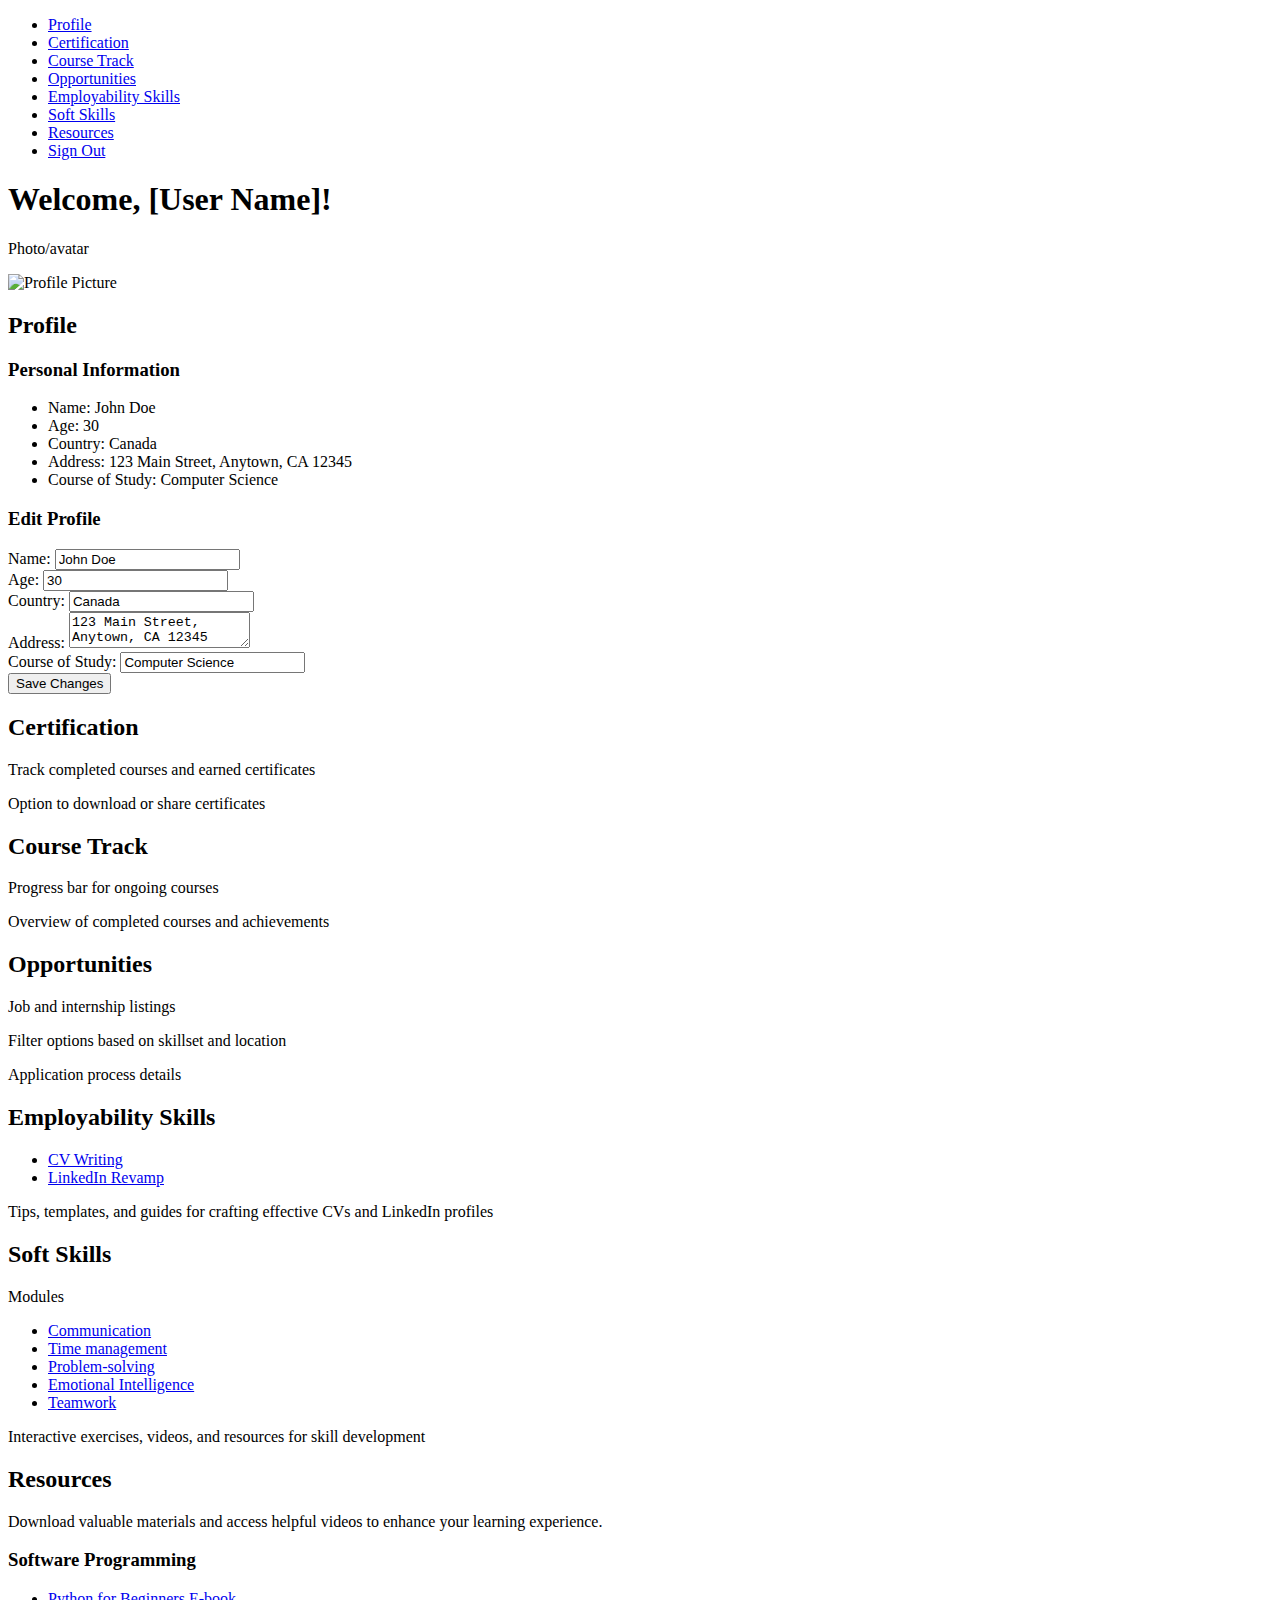
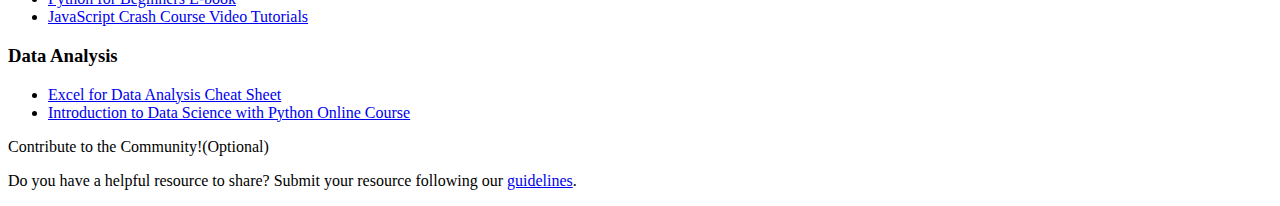
==== Dashboard/dashboard.html @ 0811a763 "New Academy" ====
<!DOCTYPE html>
<html lang="en">

<head>
    <meta charset="UTF-8">
    <meta name="viewport" content="width=device-width, initial-scale=1.0">
    <title>Dashboard</title>
    <link rel="icon" href="assets\images\favicon.ico">
    <link rel="stylesheet" href="../Dashboard/assets/css/styles.css">
</head>

<body>
    <header>
        <nav>
            <ul>
                <li><a href="#profile">Profile</a></li>
                <li><a href="#certification">Certification</a></li>
                <li><a href="#course-track">Course Track</a></li>
                <li><a href="#opportunities">Opportunities</a></li>
                <li><a href="#employability-skills">Employability Skills</a></li>
                <li><a href="#softskills">Soft Skills</a></li>
                <li><a href="#resources">Resources</a></li>
                <li><a href="../index.html">Sign Out</a></li>
            </ul>
        </nav>
        <h1>Welcome, [User Name]!</h1>
    </header>
    <main>
        <section id="profile">
            <p>Photo/avatar</p>
            <img src="../Dashboard/assets/images/placeholder.jpg" alt="Profile Picture">
            <h2>Profile</h2>
            <div class="profile-info">
                <h3>Personal Information</h3>
                <ul>
                    <li>Name: John Doe</li>
                    <li>Age: 30</li>
                    <li>Country: Canada</li>
                    <li>Address: 123 Main Street, Anytown, CA 12345</li>
                    <li>Course of Study: Computer Science</li>
                </ul>
            </div>
            <div class="edit-profile">
                <h3>Edit Profile</h3>
                <form>
                    <label for="name">Name:</label>
                    <input type="text" id="name" name="name" value="John Doe">
                    <br>
                    <label for="age">Age:</label>
                    <input type="number" id="age" name="age" value="30">
                    <br>
                    <label for="country">Country:</label>
                    <input type="text" id="country" name="country" value="Canada">
                    <br>
                    <label for="address">Address:</label>
                    <textarea id="address" name="address">123 Main Street, Anytown, CA 12345</textarea>
                    <br>
                    <label for="course">Course of Study:</label>
                    <input type="text" id="course" name="course" value="Computer Science">
                    <br>
                    <button type="submit">Save Changes</button>
                </form>
            </div>
        </section>
        <!-- Certification Section -->
        <section id="certification">
            <h2>Certification</h2>
            <p>Track completed courses and earned certificates</p>
            <p>Option to download or share certificates</p>
        </section>
        <!-- Course Track Section -->
        <section id="course-track">
            <h2>Course Track</h2>
            <p>Progress bar for ongoing courses</p>
            <p>Overview of completed courses and achievements</p>
        </section>
        <!-- Opportunities Section -->
        <section id="opportunities">
            <h2>Opportunities</h2>
            <p>Job and internship listings</p>
            <p>Filter options based on skillset and location</p>
            <p>Application process details</p>
        </section>
        <!-- Employability Skills Section -->
        <section id="employability-skills">
            <h2>Employability Skills</h2>
            <ul>
                <li><a href="#">CV Writing</a></li>
                <li><a href="#">LinkedIn Revamp</a></li>
            </ul>
            <p>Tips, templates, and guides for crafting effective CVs and LinkedIn profiles</p>
        </section>
        <!-- Soft Skills Section -->
        <section id="softskills">
            <h2>Soft Skills</h2>
            <p>Modules</p>
            <ul>
                <li><a href="#">Communication</a></li>
                <li><a href="#">Time management</a></li>
                <li><a href="#">Problem-solving</a></li>
                <li><a href="#">Emotional Intelligence</a></li>
                <li><a href="#">Teamwork</a></li>
            </ul>
            <p>Interactive exercises, videos, and resources for skill development</p>
        </section>
        <section id="resources">
            <h2>Resources</h2>
            <p>Download valuable materials and access helpful videos to enhance your learning experience.</p>
            <h3>Software Programming</h3>
            <ul>
                <li><a href="#">Python for Beginners E-book</a></li>
                <li><a href="#">JavaScript Crash Course Video Tutorials</a></li>
            </ul>
            <h3>Data Analysis</h3>
            <ul>
                <li><a href="#">Excel for Data Analysis Cheat Sheet</a></li>
                <li><a href="#">Introduction to Data Science with Python Online Course</a></li>
            </ul>
            <p>Contribute to the Community!(Optional)</p>
            <p>Do you have a helpful resource to share? Submit your resource following our <a href="#">guidelines</a>.
            </p>
        </section>
    </main>
</body>

</html>
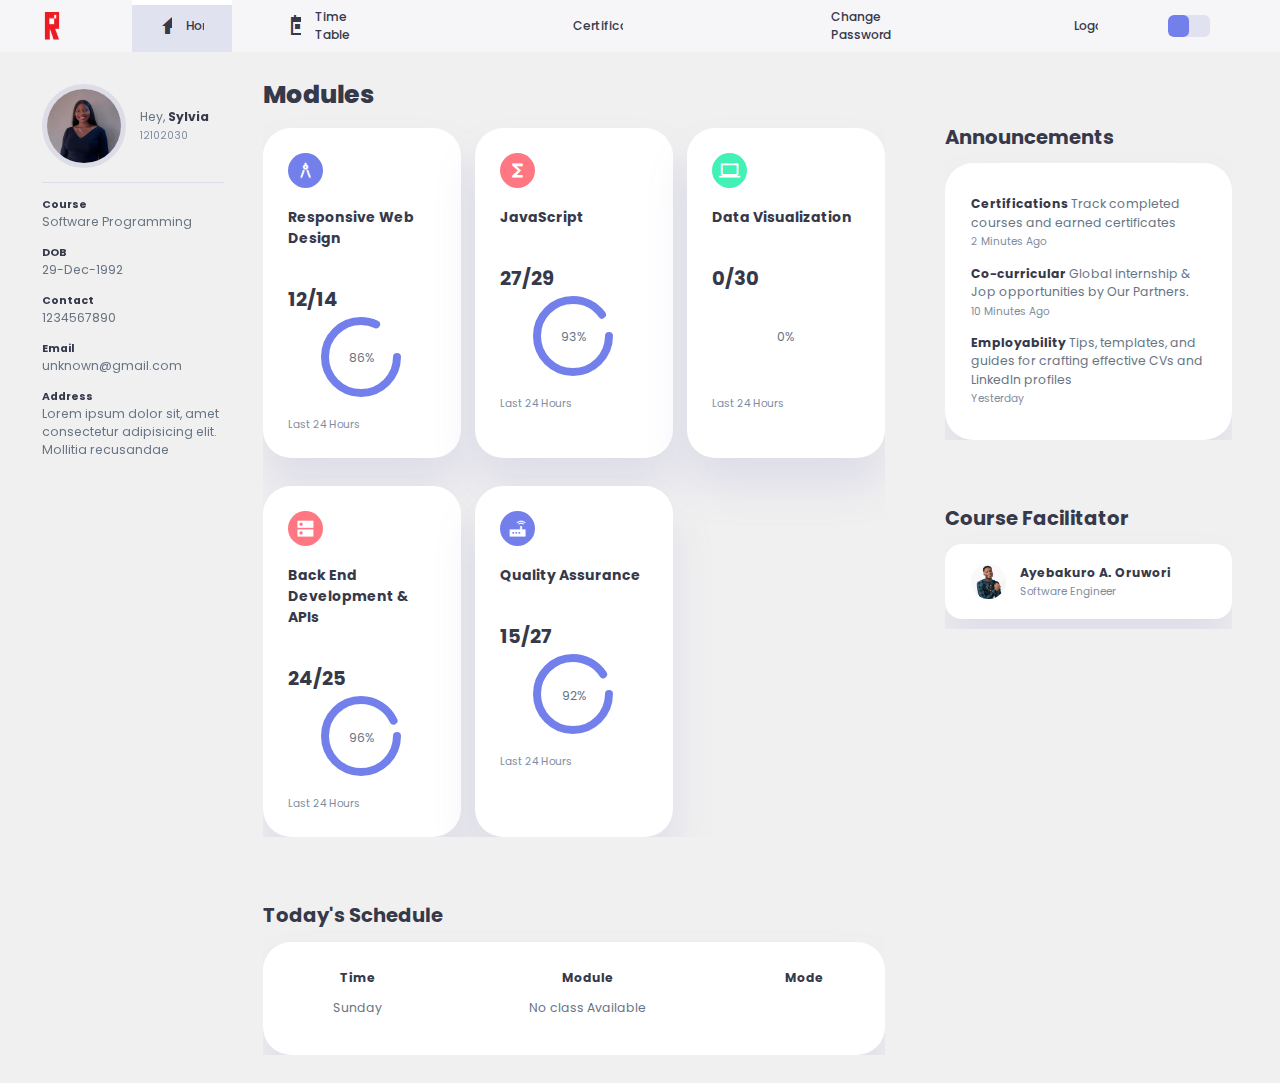
==== commit e8b4920e: "Student Dashboard" ====
--- a/Dashboard/dashboard.html
+++ b/Dashboard/dashboard.html
@@ -3,124 +3,225 @@
 
 <head>
     <meta charset="UTF-8">
+    <meta http-equiv="X-UA-Compatible" content="IE=edge">
     <meta name="viewport" content="width=device-width, initial-scale=1.0">
-    <title>Dashboard</title>
-    <link rel="icon" href="assets\images\favicon.ico">
-    <link rel="stylesheet" href="../Dashboard/assets/css/styles.css">
+    <title>Student Dashboard</title>
+    <link rel="shortcut icon" href="./assets/images/logo.png">
+    <link href="https://fonts.googleapis.com/icon?family=Material+Icons+Sharp" rel="stylesheet">
+    <link rel="stylesheet" href="./assets/css/style.css">
 </head>
 
 <body>
     <header>
-        <nav>
-            <ul>
-                <li><a href="#profile">Profile</a></li>
-                <li><a href="#certification">Certification</a></li>
-                <li><a href="#course-track">Course Track</a></li>
-                <li><a href="#opportunities">Opportunities</a></li>
-                <li><a href="#employability-skills">Employability Skills</a></li>
-                <li><a href="#softskills">Soft Skills</a></li>
-                <li><a href="#resources">Resources</a></li>
-                <li><a href="../index.html">Sign Out</a></li>
-            </ul>
-        </nav>
-        <h1>Welcome, [User Name]!</h1>
+        <div class="logo" title="University Management System">
+            <img src="./assets/images/logo.png" alt="">
+        </div>
+        <div class="navbar">
+            <a href="dashboard.html" class="active">
+                <span class="material-icons-sharp">home</span>
+                <h3>Home</h3>
+            </a>
+            <a href="./Timetable/timetable.html" onclick="timeTableAll()">
+                <span class="material-icons-sharp">today</span>
+                <h3>Time Table</h3>
+            </a>
+            <a href="./Exam/exam.html">
+                <span class="material-icons-sharp">grid_view</span>
+                <h3>Certifications</h3>
+            </a>
+            <a href="./Password/password.html">
+                <span class="material-icons-sharp">password</span>
+                <h3>Change Password</h3>
+            </a>
+            <a href="../index.html">
+                <span class="material-icons-sharp" onclick="">logout</span>
+                <h3>Logout</h3>
+            </a>
+        </div>
+        <div id="profile-btn">
+            <span class="material-icons-sharp">person</span>
+        </div>
+        <div class="theme-toggler">
+            <span class="material-icons-sharp active">light_mode</span>
+            <span class="material-icons-sharp">dark_mode</span>
+        </div>
+
     </header>
-    <main>
-        <section id="profile">
-            <p>Photo/avatar</p>
-            <img src="../Dashboard/assets/images/placeholder.jpg" alt="Profile Picture">
-            <h2>Profile</h2>
-            <div class="profile-info">
-                <h3>Personal Information</h3>
-                <ul>
-                    <li>Name: John Doe</li>
-                    <li>Age: 30</li>
-                    <li>Country: Canada</li>
-                    <li>Address: 123 Main Street, Anytown, CA 12345</li>
-                    <li>Course of Study: Computer Science</li>
-                </ul>
-            </div>
-            <div class="edit-profile">
-                <h3>Edit Profile</h3>
-                <form>
-                    <label for="name">Name:</label>
-                    <input type="text" id="name" name="name" value="John Doe">
-                    <br>
-                    <label for="age">Age:</label>
-                    <input type="number" id="age" name="age" value="30">
-                    <br>
-                    <label for="country">Country:</label>
-                    <input type="text" id="country" name="country" value="Canada">
-                    <br>
-                    <label for="address">Address:</label>
-                    <textarea id="address" name="address">123 Main Street, Anytown, CA 12345</textarea>
-                    <br>
-                    <label for="course">Course of Study:</label>
-                    <input type="text" id="course" name="course" value="Computer Science">
-                    <br>
-                    <button type="submit">Save Changes</button>
-                </form>
-            </div>
-        </section>
-        <!-- Certification Section -->
-        <section id="certification">
-            <h2>Certification</h2>
-            <p>Track completed courses and earned certificates</p>
-            <p>Option to download or share certificates</p>
-        </section>
-        <!-- Course Track Section -->
-        <section id="course-track">
-            <h2>Course Track</h2>
-            <p>Progress bar for ongoing courses</p>
-            <p>Overview of completed courses and achievements</p>
-        </section>
-        <!-- Opportunities Section -->
-        <section id="opportunities">
-            <h2>Opportunities</h2>
-            <p>Job and internship listings</p>
-            <p>Filter options based on skillset and location</p>
-            <p>Application process details</p>
-        </section>
-        <!-- Employability Skills Section -->
-        <section id="employability-skills">
-            <h2>Employability Skills</h2>
-            <ul>
-                <li><a href="#">CV Writing</a></li>
-                <li><a href="#">LinkedIn Revamp</a></li>
-            </ul>
-            <p>Tips, templates, and guides for crafting effective CVs and LinkedIn profiles</p>
-        </section>
-        <!-- Soft Skills Section -->
-        <section id="softskills">
-            <h2>Soft Skills</h2>
-            <p>Modules</p>
-            <ul>
-                <li><a href="#">Communication</a></li>
-                <li><a href="#">Time management</a></li>
-                <li><a href="#">Problem-solving</a></li>
-                <li><a href="#">Emotional Intelligence</a></li>
-                <li><a href="#">Teamwork</a></li>
-            </ul>
-            <p>Interactive exercises, videos, and resources for skill development</p>
-        </section>
-        <section id="resources">
-            <h2>Resources</h2>
-            <p>Download valuable materials and access helpful videos to enhance your learning experience.</p>
-            <h3>Software Programming</h3>
-            <ul>
-                <li><a href="#">Python for Beginners E-book</a></li>
-                <li><a href="#">JavaScript Crash Course Video Tutorials</a></li>
-            </ul>
-            <h3>Data Analysis</h3>
-            <ul>
-                <li><a href="#">Excel for Data Analysis Cheat Sheet</a></li>
-                <li><a href="#">Introduction to Data Science with Python Online Course</a></li>
-            </ul>
-            <p>Contribute to the Community!(Optional)</p>
-            <p>Do you have a helpful resource to share? Submit your resource following our <a href="#">guidelines</a>.
-            </p>
-        </section>
-    </main>
+    <div class="container">
+        <aside>
+            <div class="profile">
+                <div class="top">
+                    <div class="profile-photo">
+                        <img src="./assets/images/profile-1.jpg" alt="">
+                    </div>
+                    <div class="info">
+                        <p>Hey, <b>Sylvia</b> </p>
+                        <small class="text-muted">12102030</small>
+                    </div>
+                </div>
+                <div class="about">
+                    <h5>Course</h5>
+                    <p>Software Programming</p>
+                    <h5>DOB</h5>
+                    <p>29-Dec-1992</p>
+                    <h5>Contact</h5>
+                    <p>1234567890</p>
+                    <h5>Email</h5>
+                    <p>unknown@gmail.com</p>
+                    <h5>Address</h5>
+                    <p>Lorem ipsum dolor sit, amet consectetur adipisicing elit. Mollitia recusandae</p>
+                </div>
+            </div>
+        </aside>
+
+        <main>
+            <h1>Modules</h1>
+            <div class="subjects">
+                <div class="eg">
+                    <span class="material-icons-sharp">architecture</span>
+                    <h3>Responsive Web Design</h3>
+                    <h2>12/14</h2>
+                    <div class="progress">
+                        <svg>
+                            <circle cx="38" cy="38" r="36"></circle>
+                        </svg>
+                        <div class="number">
+                            <p>86%</p>
+                        </div>
+                    </div>
+                    <small class="text-muted">Last 24 Hours</small>
+                </div>
+                <div class="mth">
+                    <span class="material-icons-sharp">functions</span>
+                    <h3>JavaScript</h3>
+                    <h2>27/29</h2>
+                    <div class="progress">
+                        <svg>
+                            <circle cx="38" cy="38" r="36"></circle>
+                        </svg>
+                        <div class="number">
+                            <p>93%</p>
+                        </div>
+                    </div>
+                    <small class="text-muted">Last 24 Hours</small>
+                </div>
+                <div class="cs">
+                    <span class="material-icons-sharp">computer</span>
+                    <h3>Data Visualization</h3>
+                    <h2>0/30</h2>
+                    <div class="progress">
+                        <svg>
+                            <circle cx="38" cy="38" r="36" opacity="0"></circle>
+                        </svg>
+                        <div class="number">
+                            <p>0%</p>
+                        </div>
+                    </div>
+                    <small class="text-muted">Last 24 Hours</small>
+                </div>
+                <div class="cg">
+                    <span class="material-icons-sharp">dns</span>
+                    <h3>Back End Development &amp; APIs</h3>
+                    <h2>24/25</h2>
+                    <div class="progress">
+                        <svg>
+                            <circle cx="38" cy="38" r="36"></circle>
+                        </svg>
+                        <div class="number">
+                            <p>96%</p>
+                        </div>
+                    </div>
+                    <small class="text-muted">Last 24 Hours</small>
+                </div>
+                <div class="net">
+                    <span class="material-icons-sharp">router</span>
+                    <h3>Quality Assurance</h3>
+                    <h2>15/27</h2>
+                    <div class="progress">
+                        <svg>
+                            <circle cx="38" cy="38" r="36"></circle>
+                        </svg>
+                        <div class="number">
+                            <p>92%</p>
+                        </div>
+                    </div>
+                    <small class="text-muted">Last 24 Hours</small>
+                </div>
+            </div>
+
+            <div class="timetable" id="timetable">
+                <div>
+                    <span id="prevDay">&lt;</span>
+                    <h2>Today's Schedule</h2>
+                    <span id="nextDay">&gt;</span>
+                </div>
+                <span class="closeBtn" onclick="timeTableAll()">X</span>
+                <table>
+                    <thead>
+                        <tr>
+                            <th>Time</th>
+                            <th>Module</th>
+                            <th>Mode</th>
+                            <!-- <th></th> -->
+                        </tr>
+                    </thead>
+                    <tbody></tbody>
+                </table>
+            </div>
+        </main>
+
+        <div class="right">
+            <div class="announcements">
+                <h2>Announcements</h2>
+                <div class="updates">
+                    <div class="message">
+                        <p> <b>Certifications</b>
+                            Track completed courses and earned certificates</p>
+                        <small class="text-muted">2 Minutes Ago</small>
+                    </div>
+                    <div class="message">
+                        <p> <b>Co-curricular</b> Global internship &amp; Jop opportunities by Our Partners.</p>
+                        <small class="text-muted">10 Minutes Ago</small>
+                    </div>
+                    <div class="message">
+                        <p> <b>Employability</b> Tips, templates, and guides for crafting effective CVs and LinkedIn
+                            profiles</p>
+                        <small class="text-muted">Yesterday</small>
+                    </div>
+                </div>
+            </div>
+
+            <div class="leaves">
+                <h2>Course Facilitator</h2>
+                <div class="teacher">
+                    <div class="profile-photo"><img src="./assets/images/facilitator.jpeg" alt=""></div>
+                    <div class="info">
+                        <h3>Ayebakuro A. Oruwori</h3>
+                        <small class="text-muted">Software Engineer
+                            <!-- | DevOps Engineer Project Manager | Writer --></small>
+                    </div>
+                </div>
+                <!-- <div class="teacher">
+                    <div class="profile-photo"><img src="./assets/images/profile-2.jpg" alt=""></div>
+                    <div class="info">
+                        <h3>Miracle Iseghohimen</h3>
+                        <small class="text-muted">Half Day</small>
+                    </div>
+                </div>
+                <div class="teacher">
+                    <div class="profile-photo"><img src="./assets/images/profile-4.jpg" alt=""></div>
+                    <div class="info">
+                        <h3>Olije M. Obande</h3>
+                        <small class="text-muted">Full Day</small>
+                    </div> 
+                </div>-->
+            </div>
+
+        </div>
+    </div>
+
+    <script src="./assets/JS/timeTable.js"></script>
+    <script src="./assets/JS/app.js"></script>
 </body>
 
 </html>--- a/Dashboard/assets/css/style.css
+++ b/Dashboard/assets/css/style.css
@@ -0,0 +1,458 @@
+@import url('https://fonts.googleapis.com/css2?family=Cairo:wght@200;300;400;500;600;700;800;900&family=Poppins:wght@300;400;500;600;700;800&display=swap');
+
+:root{
+    --color-primary: #7380ec;
+    --color-danger: #ff7782;
+    --color-success: #41f1b6;
+    --color-warning: #ffbb55;
+    --color-white: #fff;
+    --color-info: #7d8da1;
+    --color-dark: #363949;
+    --color-light: rgba(132, 139, 200, 0.18);
+    --color-dark-varient: #677483;
+    --color-background: #f6f6f9;
+    
+    --card-border-radius: 2rem;
+    --border-radius-1: 0.4rem;
+    --border-radius-2: 1.2rem;
+
+    --card-padding: 1.8rem;
+    --box-shadow: 0 2rem 3rem var(--color-light)    
+}
+
+.dark-theme{
+    --color-background: #181a1e;
+    --color-white: #202528;
+    --color-dark: #747576;
+    --color-dark-varient: #6a6d6f;
+    --color-light: rgba(0,0,0,0.4);
+    --box-shadow: 0 2rem 3rem var(--color-light)
+}
+
+
+*{
+    margin:0;
+    padding: 0;
+    text-decoration: none;
+    list-style: none;
+    box-sizing: border-box;
+    overflow-x: hidden;
+}
+
+html{
+    font-size: 14px;
+    scroll-behavior: smooth;
+}
+body{
+    font-family: 'Poppins', sans-serif;
+    font-size: .88rem;
+    background: rgb(241, 240, 240);
+    user-select: none;
+    overflow-x: hidden;
+    color: var(--color-dark);
+}
+*{
+    color: var(--color-dark);
+}
+img{
+    display: block;
+    width: 100%;
+}
+h1{
+    font-weight: 800;
+    font-size: 1.8rem;
+}
+h2{font-size: 1.4rem;
+padding-top: 10px;
+margin-top: 25px;}
+h3{font-size: .87rem;}
+h4{font-size: .8rem;}
+h5{font-size: .77rem;}
+small{font-size: .75rem;}
+
+.text-muted{color: var(--color-info);}
+p{color: var(--color-dark-varient);}
+b{color: var(--color-dark);}
+
+.primary{color: var(--color-primary);}
+.danger{color: var(--color-danger);}
+.success{color: var(--color-success)}
+.warning{color: var(--color-warning);}
+
+.container{
+    position: relative;
+    display: grid;
+    width: 93%;
+    margin: 0 3rem;
+    gap: 1.8rem;
+    grid-template-columns: 14rem auto 23rem;
+    padding-top: 4rem;
+}
+header h3{font-weight: 500;} 
+header{
+    position: fixed;
+    width: 100vw;
+    z-index: 1000;
+    background-color: var(--color-background);
+}
+header.active{box-shadow: var(--box-shadow);}
+header .logo{
+    display: flex;
+    gap: .8rem;
+    margin-right: auto;
+}
+header .logo img{
+    width: 2rem;
+    height: 2rem;
+}
+
+header,
+header .navbar{
+    display: flex;
+    align-items: center;
+    justify-content: flex-end;
+    padding: 0 3rem;
+    color: var(--color-info);
+}
+header .navbar a{
+    display: flex;
+    margin-left: 2rem;
+    gap: 1rem;
+    align-items: center;
+    justify-content: space-between;
+    position: relative;
+    height: 3.7rem;
+    transition: all 300ms ease;
+    padding: 0 2rem;
+}
+header .navbar a:hover {
+    padding-top: 1.5rem;
+}
+header .navbar a.active{
+    background: var(--color-light);
+    color: white;
+}
+header .navbar a.active::before{
+    content: "";
+    background-color: white;
+    position: absolute;
+    height: 5px;
+    width: 100%;
+    left: 0;top: 0;
+}
+header #profile-btn{
+    display: none;
+    font-size: 2rem;
+    margin: .5rem 2rem 0 0;
+    cursor: pointer;
+}
+header .theme-toggler{
+    background: var(--color-light);
+    display: flex;
+    justify-content: space-between;
+    align-items: center;
+    height: 1.6rem;
+    width: 4.2rem;
+    cursor: pointer;
+    border-radius: var(--border-radius-1);
+    margin-right: 2rem;
+}
+header .theme-toggler span{
+    font-size: 1.2rem;
+    width: 50%;
+    height: 100%;
+    display: flex;
+    align-items: center;
+    justify-content: center;
+}
+header .theme-toggler span.active{
+    background-color: var(--color-primary);
+    color: white;
+    border-radius: var(--border-radius-1);
+}
+
+/* Profile section  */
+aside .profile{
+    margin-top: 2rem;
+    width: 13rem;
+    position: fixed;
+}
+aside .profile .top{
+    display: flex;
+    align-items: center;
+    gap: 1rem;
+    border-bottom: 1px solid var(--color-light);
+    padding-bottom: 1rem;
+}
+aside .profile .top:hover .profile-photo{
+    scale: 1.05;
+}
+aside .profile .top .profile-photo{
+    width: 6rem;
+    height: 6rem;
+    border-radius: 50%;
+    overflow: hidden;
+    border: 5px solid var(--color-light);
+    transition: all 400ms ease;
+}
+aside .profile .about p{
+    padding-bottom: 1rem;
+}
+aside .profile .about{
+    margin-top: 1rem;
+}
+
+/* Home Section  */
+main{
+    position: relative;
+    margin-top: 1.4rem;
+}
+main .subjects{
+    display: grid;
+    grid-template-columns: repeat(auto-fill, minmax(150px, 1fr));
+    gap: 1rem;
+}
+
+main .subjects > div{
+    background-color: var(--color-white);
+    padding: var(--card-padding);
+    border-radius: var(--card-border-radius);
+    margin-top: 1rem;
+    box-shadow: var(--box-shadow);
+    transition: all 300ms ease;
+}
+main .subjects > div:hover{
+    box-shadow: none;
+}
+main .subjects > div span{
+    background-color: var(--color-primary);
+    padding: .5rem;
+    border-radius: 50%;
+    color: var(--color-white);
+    font-size: 1.5rem;
+}
+main .subjects > div.mth span,main .subjects > div.cg span{background: var(--color-danger);}
+main .subjects > div.cs span{background: var(--color-success);}
+
+main .subjects h3{
+    margin: 1rem 0 0.6rem;
+    font-size: 1rem;
+}
+main .subjects .progress{
+    position: relative;
+    width: 89px;
+    height: 89px;
+    border-radius: 50%;
+    margin: auto;
+    overflow-y: hidden;
+}
+main .subjects svg circle{
+    fill: none;
+    stroke: var(--color-primary);
+    stroke-width: 8;
+    stroke-linecap: round;
+    transform: translate(5px, 5px);
+    stroke-dasharray: 110;
+    stroke-dashoffset: 92;
+}
+main .subjects .eg svg circle{
+    stroke-dashoffset: 25;
+    stroke-dasharray: 210;
+}
+main .subjects .mth svg circle{
+    stroke-dashoffset: 7;
+    stroke-dasharray: 210;
+}
+main .subjects .cs svg circle{
+    stroke-dashoffset: 35;
+    stroke-dasharray: 210;
+}
+main .subjects .cg svg circle{
+    stroke-dashoffset: 0;
+    stroke-dasharray: 210;
+}
+main .subjects .net svg circle{
+    stroke-dashoffset: 5;
+    stroke-dasharray: 210;
+}
+main .subjects .progress .number{
+    position: absolute;
+    top: 0;left: 0;
+    height: 100%;
+    width: 100%;
+    display: flex;
+    justify-content: center;
+    align-items: center;
+}
+main .subjects small{
+    margin-top: 1rem;
+    display: block;
+}
+main .timetable{
+    margin-top: 2rem;
+    margin-bottom: 2rem;
+}
+main .timetable h2{
+    margin-bottom: .8rem;
+}
+main .timetable table{
+    background-color: var(--color-white);
+    width: 100%;
+    border-radius: var(--card-border-radius);
+    padding: var(--card-padding);
+    text-align: center;
+    box-shadow: var(--box-shadow);
+    transition: all 300ms ease;
+}
+main .timetable span{display: none;}
+main .timetable table:hover{box-shadow: none;}
+main table tbody td{
+    height: 2.8rem;
+    border-bottom: 1px solid var(--color-light);
+    color: var(--color-dark-varient);
+}
+main table tbody tr:last-child td{border: none;}
+
+main .timetable.active{
+    width: 100%;
+    height: 100vh;
+    position: fixed;
+    top: 0;left: 0;
+    display: flex;
+    flex-direction: column;
+    align-items: center;
+    justify-content: center;
+}
+main .timetable.active h2{
+    color: var(--color-dark);
+}
+main .timetable.active table{
+    width: 90%;
+    max-width: 1000px;
+    position: relative;
+}
+main .timetable.active span{
+    display: block;
+    font-size: 2rem;
+    color: var(--color-dark);
+    cursor: pointer;
+}
+.timetable div{
+    position: relative;
+    width: 50%;
+    display: flex;
+    align-items: center;
+    justify-content: space-between;
+}
+main .timetable.active .closeBtn{
+    position: absolute;
+    top: 5%;right: 5%;
+}
+
+
+/* Right  */
+.right{margin-top: 2.2rem;padding-left: 2.5rem;}
+
+.right .announcements h2{margin-bottom: .8rem;}
+.right .announcements .updates{
+    background-color: var(--color-white);
+    padding: var(--card-padding);
+    border-radius: var(--card-border-radius);
+    box-shadow: var(--box-shadow);
+    transition: all 300ms ease;
+}
+.right .announcements .updates:hover{box-shadow: none;}
+.right .announcements .updates .message{
+    gap: 1rem;
+    line-height: 1.5;
+    padding: .5rem 0;
+}
+
+/* Teachers on leave  */
+.right .leaves{margin-top: 2rem;}
+.right .leaves h2{margin-bottom: .8rem;}
+.right .leaves .teacher{
+    background: var(--color-white);
+    display: flex;
+    align-items: center;
+    gap: 1rem;
+    margin-bottom: .7rem;
+    padding: 1.4rem var(--card-padding);
+    border-radius: var(--border-radius-2);
+    transition: all 300ms ease;
+    box-shadow: var(--box-shadow);
+}
+.right .profile-photo{
+    width: 2.5rem;
+    height: 2.5rem;
+    border-radius: 50%;
+    overflow: hidden;
+}
+.right .leaves .teacher:hover{box-shadow: none;}
+
+
+
+
+
+/* MEDIA QUERIES  */
+@media screen and (max-width: 1200px) {
+    html{font-size: 12px;}
+    .container{
+        grid-template-columns: 13rem auto 20rem;
+    }
+    header{position: fixed;}
+    .container{padding-top: 4rem;}
+    header .logo h2{display: none;}
+    header .navbar h3{display: none;}
+    header .navbar a{width: 4.5rem; padding: 0 1rem;}
+
+    main .subjects{
+        grid-template-columns: repeat(2, 1fr);
+        gap: 1;
+    }
+    main .timetable{
+        width: 150%;
+        position: absolute;
+        padding: 4rem 0 0 0;
+    }
+}
+
+
+@media screen and (max-width: 768px){
+    html{font-size: 10px;}
+    header{padding: 0 .8rem;}
+    .container{width: 100%; grid-template-columns: 1fr;margin: 0;}
+    header #profile-btn{display: inline;}
+    header .navbar{padding: 0;}
+    header .navbar a{margin: 0 .5rem 0 0;}
+    header .theme-toggler{margin: 0;}
+    aside{
+        position: absolute;
+        top: 4rem;left: 0;right: 0;
+        background-color: var(--color-white);
+        padding-left: 2rem;
+        transform: translateX(-100%);
+        z-index: 10;
+        width:18rem;
+        height: 100%;
+        box-shadow: 1rem 3rem 4rem var(--color-light);
+        transition: all 2s ease;
+    }
+    aside.active{
+        transform: translateX(0);
+    }
+    main{padding: 0 2rem;}
+    main .timetable{
+        position: relative;
+        margin: 3rem 0 0 0;
+        width: 100%;
+    }
+    main .timetable table{
+        width: 100%;
+        margin: 0;
+    }
+    .right{
+        width: 100%;
+        padding: 2rem;
+    }
+}
